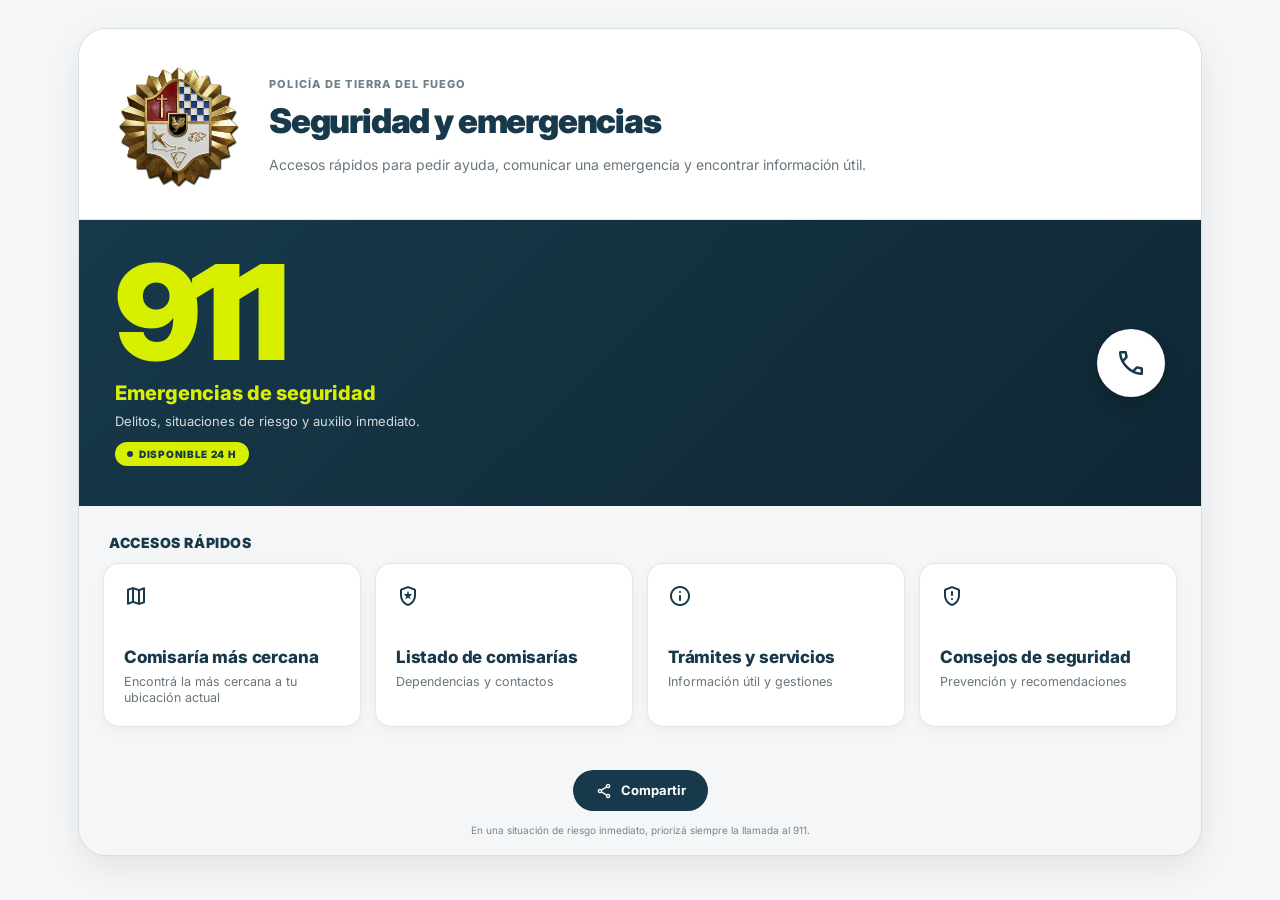
==== index.html @ ee2a9b06 "feat: add emergency interface styles, QR asset, and layout structure" ====
<!DOCTYPE html>
<html lang="es">

<head>
  <!-- Google tag (gtag.js) -->
  <script async src="https://www.googletagmanager.com/gtag/js?id=G-6JCQ4YMV0M"></script>
  <script>
    window.dataLayer = window.dataLayer || [];
    function gtag(){dataLayer.push(arguments);}
    gtag('js', new Date());
    gtag('config', 'G-6JCQ4YMV0M');
  </script>
  <meta charset="UTF-8">
  <meta name="viewport" content="width=device-width, initial-scale=1.0">
  <meta name="description"
    content="Panel de Seguridad y Emergencias de la Policía de Tierra del Fuego. Acceso rápido e información de emergencia 24hs.">
  <title>Seguridad y Emergencias - Policía de Tierra del Fuego</title>

  <!-- CSS Propio e Independiente -->
  <link rel="stylesheet" href="css/styles.css">
  <script src="js/pwa.js" defer></script>

  <!-- OneSignal Web Push SDK (DESHABILITADO: para reactivar, quitar este comentario y el de cierre más abajo)
  <script src="https://cdn.onesignal.com/sdks/web/v16/OneSignalSDK.page.js" defer></script>
  <script>
    window.OneSignalDeferred = window.OneSignalDeferred || [];
    OneSignalDeferred.push(async function(OneSignal) {
      await OneSignal.init({
        appId: "32b9d472-eacb-4035-aed8-5e584d42ac39",
        safari_web_id: "web.onesignal.auto.62a04992-e924-4258-8064-560c4d6dc347",
        notifyButton: {
          enable: true,
          text: {
            'tip.state.unsubscribed': 'Suscribite para recibir alertas',
            'tip.state.subscribed': 'Estás suscripto a las alertas',
            'tip.state.blocked': 'Bloqueaste las notificaciones',
            'message.prenotify': 'Click para suscribirte a las alertas',
            'message.action.subscribed': '¡Gracias por suscribirte!',
            'message.action.resubscribed': 'Estás suscripto a las alertas',
            'message.action.unsubscribed': 'No recibirás más alertas',
            'dialog.main.title': 'Administrar alertas',
            'dialog.main.button.subscribe': 'SUSCRIBIRME',
            'dialog.main.button.unsubscribe': 'DESUSCRIBIRME',
            'dialog.blocked.title': 'Desbloquear notificaciones',
            'dialog.blocked.message': 'Seguí estas instrucciones para permitir las notificaciones:'
          }
        },
        promptOptions: {
          slidedown: {
            prompts: [
              {
                type: "push",
                autoPrompt: false,
                text: {
                  actionMessage: "Policía de Tierra del Fuego: ¿querés recibir alertas y avisos de seguridad importantes?",
                  acceptButton: "Permitir",
                  cancelButton: "Más tarde"
                }
              }
            ]
          }
        },
      });

      // Sugerir suscripción automáticamente tras una breve pausa
      setTimeout(async function() {
        try {
          await OneSignal.Slidedown.promptPush();
        } catch (err) {
          console.debug("OneSignal promptPush error:", err);
        }
      }, 2500);
    });
  </script>
  FIN OneSignal -->
  <link rel="stylesheet" href="https://fonts.googleapis.com/css2?family=Material+Symbols+Rounded:opsz,wght,FILL,GRAD@24,400,1,0&display=swap">
</head>

<body>

  <!-- PANEL DE SEGURIDAD / EMERGENCIAS (Subpágina Modular) -->
  <section class="pdtf-safety" aria-label="Panel de seguridad y emergencias">
    <div class="pdtf-panel">

      <!-- Encabezado del Panel -->
      <header class="pdtf-header pdtf-header--home">
        <!-- Logo institucional (ubicado en carpeta de imágenes) -->
        <img src="images/Escudo oro.png" alt="Escudo Policía TDF" class="pdtf-header__logo">
        <p class="pdtf-kicker">Policía de Tierra del Fuego</p>
        <h1 class="pdtf-title">Seguridad y emergencias</h1>
        <p class="pdtf-intro">Accesos rápidos para pedir ayuda, comunicar una emergencia y encontrar información útil.
        </p>
      </header>

      <!-- Botón Principal 911 (Llamada telefónica directa) -->
      <!-- Botón Principal 911 (Llamada telefónica directa) -->
<a
  class="pdtf-911"
  href="tel:911"
  aria-label="Llamar al 911"
  onclick="try {
    if (typeof gtag === 'function') {
      gtag('event', 'clic_llamar_911', {
        boton: 'principal_911',
        transport_type: 'beacon'
      });
    }
  } catch (e) {}"
>
  <div>
    <span class="pdtf-911__number">911</span>
    <span class="pdtf-911__title">Emergencias de seguridad</span>
    <span class="pdtf-911__desc">
      Delitos, situaciones de riesgo y auxilio inmediato.
    </span>
    <span class="pdtf-911__badge">DISPONIBLE 24 H</span>
  </div>

  <span class="pdtf-911__call" title="Llamar al 911">
    <span class="material-symbols-rounded" aria-hidden="true">call</span>
  </span>
</a>

      <!-- Sección de Accesos Rápidos (Redirección a Subpáginas HTML) -->
      <section class="pdtf-tools">
        <h2 class="pdtf-section-title">Accesos rápidos</h2>
        <div class="pdtf-tool-grid">

          <!-- Botón 1: Comisaría más cercana -->
          <a class="pdtf-tool" href="mapa.html">
            <span class="material-symbols-rounded pdtf-tool__icon" aria-hidden="true">map</span>
            <span>
              <span class="pdtf-tool__title">Comisaría más cercana</span>
              <span class="pdtf-tool__desc">Encontrá la más cercana a tu ubicación actual</span>
            </span>
          </a>

          <!-- Botón 2: Listado de comisarías -->
          <a class="pdtf-tool" href="comisarias/comisarias.html">
            <span class="material-symbols-rounded pdtf-tool__icon" aria-hidden="true">local_police</span>
            <span>
              <span class="pdtf-tool__title">Listado de comisarías</span>
              <span class="pdtf-tool__desc">Dependencias y contactos</span>
            </span>
          </a>

          <!-- Botón 3: Trámites y servicios -->
          <a class="pdtf-tool" href="https://policia.tierradelfuego.gob.ar/tra-serv/">
            <span class="material-symbols-rounded pdtf-tool__icon" aria-hidden="true">info</span>
            <span>
              <span class="pdtf-tool__title">Trámites y servicios</span>
              <span class="pdtf-tool__desc">Información útil y gestiones</span>
            </span>
          </a>

          <!-- Botón 4: Consejos de seguridad -->
          <a class="pdtf-tool" href="consejos.html">
            <span class="material-symbols-rounded pdtf-tool__icon" aria-hidden="true">gpp_maybe</span>
            <span>
              <span class="pdtf-tool__title">Consejos de seguridad</span>
              <span class="pdtf-tool__desc">Prevención y recomendaciones</span>
            </span>
          </a>

        </div>
      </section>

      <!-- Pie de página del panel -->
      <footer class="pdtf-footer">
        <button type="button" id="pdtf-share-btn" class="pdtf-share-btn">
          <span class="material-symbols-rounded" aria-hidden="true">share</span>
          Compartir
        </button>
        <p>En una situación de riesgo inmediato, priorizá siempre la llamada al 911.</p>
      </footer>
    </div>
  </section>

  <!-- Modal de compartir (alternativa cuando no hay menú nativo) -->
  <div id="pdtf-share-modal" class="pdtf-share-modal" hidden>
    <div class="pdtf-share-modal__box" role="dialog" aria-modal="true" aria-label="Compartir">
      <h2 class="pdtf-share-modal__title">Compartir</h2>
      <div class="pdtf-share-modal__links">
        <a id="share-wa" target="_blank" rel="noopener">WhatsApp</a>
        <a id="share-tg" target="_blank" rel="noopener">Telegram</a>
        <a id="share-fb" target="_blank" rel="noopener">Facebook</a>
        <a id="share-x" target="_blank" rel="noopener">X</a>
        <a id="share-mail">Correo</a>
      </div>
      <div class="pdtf-share-modal__copy">
        <input id="share-url" type="text" readonly>
        <button type="button" id="share-copy">Copiar</button>
      </div>
      <button type="button" id="share-close" class="pdtf-share-modal__close">Cerrar</button>
    </div>
  </div>

  <script>
    (function () {
      var URL_SHARE = 'https://policiatierradelfuego.github.io/sos/';
      var TITLE = 'Seguridad y Emergencias - Policía de Tierra del Fuego';
      var TEXT = 'Panel de emergencias de la Policía de Tierra del Fuego: ';
      var btn = document.getElementById('pdtf-share-btn');
      var modal = document.getElementById('pdtf-share-modal');
      var input = document.getElementById('share-url');
      var copyBtn = document.getElementById('share-copy');
      var u = encodeURIComponent(URL_SHARE), t = encodeURIComponent(TEXT);

      document.getElementById('share-wa').href = 'https://wa.me/?text=' + t + u;
      document.getElementById('share-tg').href = 'https://t.me/share/url?url=' + u + '&text=' + t;
      document.getElementById('share-fb').href = 'https://www.facebook.com/sharer/sharer.php?u=' + u;
      document.getElementById('share-x').href = 'https://twitter.com/intent/tweet?url=' + u + '&text=' + t;
      document.getElementById('share-mail').href = 'mailto:?subject=' + encodeURIComponent(TITLE) + '&body=' + t + u;
      input.value = URL_SHARE;

      function track() {
        try { if (typeof gtag === 'function') gtag('event', 'share', { method: 'boton_compartir', content_type: 'pagina', item_id: URL_SHARE }); } catch (e) {}
      }
      function closeModal() { modal.hidden = true; }

      btn.addEventListener('click', function () {
        track();
        if (navigator.share) {
          navigator.share({ title: TITLE, text: TEXT, url: URL_SHARE }).catch(function () {});
        } else {
          modal.hidden = false;
        }
      });
      copyBtn.addEventListener('click', function () {
        function ok() { copyBtn.textContent = '¡Copiado!'; setTimeout(function () { copyBtn.textContent = 'Copiar'; }, 2000); }
        if (navigator.clipboard && window.isSecureContext) {
          navigator.clipboard.writeText(URL_SHARE).then(ok);
        } else {
          input.select();
          try { document.execCommand('copy'); ok(); } catch (e) {}
        }
      });
      document.getElementById('share-close').addEventListener('click', closeModal);
      modal.addEventListener('click', function (e) { if (e.target === modal) closeModal(); });
      document.addEventListener('keydown', function (e) { if (e.key === 'Escape') closeModal(); });
    })();
  </script>

  <!-- Script JS modular opcional -->
  <script src="js/main.js"></script>
</body>

</html>
---- css/styles.css ----
@import url('https://fonts.googleapis.com/css2?family=Inter:wght@400;500;600;700;800;900&display=swap');

:root {
  --pdtf-blue: #17394b;
  --pdtf-blue-dark: #0f2734;
  --pdtf-green: #047e1a;
  --pdtf-red: #f20d0d;
  --pdtf-yellow: #f2c90d;
  --pdtf-lime: #d8ef00;
  --pdtf-bg: #f4f6f7;
  --pdtf-card-bg: #fff;
  --pdtf-muted: #68767e;
  --pdtf-line: rgba(23, 57, 75, .12);
  --pdtf-shadow: 0 12px 34px rgba(0, 0, 0, .08);
  --pdtf-shadow-hover: 0 12px 28px rgba(23, 57, 75, .12);
  --pdtf-radius-lg: 24px;
  --pdtf-radius-md: 16px;
  --pdtf-transition: all .2s cubic-bezier(.4, 0, .2, 1)
}

* {
  box-sizing: border-box
}

html,
body {
  margin: 0;
  background: var(--pdtf-bg)
}

body {
  color: var(--pdtf-blue);
  font-family: Inter, -apple-system, BlinkMacSystemFont, "Segoe UI", sans-serif;
  -webkit-font-smoothing: antialiased
}

.pdtf-safety {
  width: 100%;
  max-width: 1180px;
  margin: auto;
  padding: 16px
}

.pdtf-panel {
  overflow: hidden;
  background: var(--pdtf-bg);
  border: 1px solid var(--pdtf-line);
  border-radius: var(--pdtf-radius-lg);
  box-shadow: var(--pdtf-shadow)
}

.pdtf-header {
  padding: 22px 18px 20px;
  background: #fff;
  border-bottom: 1px solid var(--pdtf-line)
}

.pdtf-header__brand {
  display: flex;
  align-items: center;
  gap: 12px;
  margin-bottom: 8px
}

.pdtf-header__logo {
  width: auto;
  height: 38px;
  object-fit: contain
}

.pdtf-kicker {
  margin: 0;
  color: #718088;
  font-size: 11px;
  font-weight: 800;
  letter-spacing: .11em;
  text-transform: uppercase
}

.pdtf-title {
  margin: 4px 0 0;
  color: var(--pdtf-blue);
  font-size: clamp(23px, 7vw, 34px);
  font-weight: 900;
  letter-spacing: -.035em;
  line-height: 1.04
}

.pdtf-intro {
  max-width: 650px;
  margin: 8px 0 0;
  color: var(--pdtf-muted);
  font-size: 13px;
  line-height: 1.45
}

/* Header de la portada: móvil = escudo x2 con kicker+título al lado, intro debajo */
.pdtf-header--home {
  display: grid;
  grid-template-columns: auto 1fr;
  column-gap: 14px;
  align-items: center
}

.pdtf-header--home .pdtf-header__logo {
  grid-row: 1 / 3;
  height: 76px
}

.pdtf-header--home .pdtf-kicker {
  align-self: end
}

.pdtf-header--home .pdtf-title {
  align-self: start
}

.pdtf-header--home .pdtf-intro {
  grid-column: 1 / -1;
  max-width: none
}

/* Escritorio: escudo grande a la izquierda; kicker, título e intro apilados a la derecha */
@media(min-width:700px) {
  .pdtf-header--home {
    column-gap: 26px
  }

  .pdtf-header--home .pdtf-header__logo {
    grid-row: 1 / 4;
    height: 130px
  }

  .pdtf-header--home .pdtf-kicker {
    align-self: end
  }

  .pdtf-header--home .pdtf-title {
    align-self: center
  }

  .pdtf-header--home .pdtf-intro {
    grid-column: 2;
    align-self: start;
    max-width: 650px
  }
}

.pdtf-back {
  display: inline-flex;
  align-items: center;
  gap: 8px;
  margin-bottom: 18px;
  padding: 10px 18px;
  border-radius: 999px;
  background: var(--pdtf-blue);
  color: #fff;
  font-size: 13px;
  font-weight: 800;
  line-height: 1;
  text-decoration: none;
  box-shadow: 0 4px 12px rgba(23, 57, 75, .28);
  transition: var(--pdtf-transition)
}

.pdtf-back:hover {
  background: var(--pdtf-blue-dark);
  color: var(--pdtf-lime);
  transform: translateY(-1px);
  box-shadow: 0 6px 16px rgba(23, 57, 75, .35)
}

.pdtf-back:active {
  transform: translateY(0)
}

.pdtf-back svg {
  width: 16px;
  height: 16px
}

.pdtf-911 {
  display: grid;
  grid-template-columns: 1fr auto;
  gap: 16px;
  align-items: center;
  padding: 24px 18px;
  background: linear-gradient(135deg, var(--pdtf-blue), var(--pdtf-blue-dark));
  color: #fff;
  text-decoration: none;
  transition: var(--pdtf-transition)
}

.pdtf-911:hover {
  background: linear-gradient(135deg, #1d465c, #123041)
}

.pdtf-911__number {
  display: block;
  font-size: clamp(76px, 23vw, 128px);
  font-weight: 900;
  letter-spacing: -.075em;
  line-height: .8;
  color: var(--pdtf-lime)
}

.pdtf-911__title {
  display: block;
  margin-top: 15px;
  font-size: 17px;
  font-weight: 800;
  color: var(--pdtf-lime)
}

.pdtf-911__desc {
  display: block;
  max-width: 580px;
  margin-top: 7px;
  color: rgba(255, 255, 255, .82);
  font-size: 12px;
  line-height: 1.45
}

.pdtf-911__badge {
  display: inline-flex;
  align-items: center;
  gap: 6px;
  margin-top: 12px;
  padding: 6px 12px;
  border-radius: 999px;
  background: var(--pdtf-lime);
  color: var(--pdtf-blue);
  font-size: 10px;
  font-weight: 900;
  letter-spacing: .07em
}

.pdtf-911__badge:before {
  width: 6px;
  height: 6px;
  border-radius: 50%;
  background: var(--pdtf-blue);
  content: ''
}

.pdtf-911__call {
  display: grid;
  width: 58px;
  height: 58px;
  place-items: center;
  border-radius: 50%;
  background: #fff;
  color: var(--pdtf-blue);
  box-shadow: 0 6px 18px rgba(0, 0, 0, .2);
  transition: var(--pdtf-transition)
}

.pdtf-911:hover .pdtf-911__call {
  background: var(--pdtf-lime);
  transform: scale(1.08)
}

.pdtf-911__call svg {
  width: 28px;
  height: 28px
}

.pdtf-emergency-grid {
  display: grid;
  grid-template-columns: repeat(3, minmax(0, 1fr));
  gap: 1px;
  background: var(--pdtf-line);
  border-bottom: 1px solid var(--pdtf-line)
}

.pdtf-emergency {
  display: flex;
  min-width: 0;
  min-height: 154px;
  flex-direction: column;
  justify-content: space-between;
  padding: 16px 10px 14px;
  color: #fff;
  text-decoration: none;
  transition: var(--pdtf-transition)
}

.pdtf-emergency--107 {
  background: var(--pdtf-green)
}

.pdtf-emergency--100 {
  background: var(--pdtf-red)
}

.pdtf-emergency--103 {
  background: var(--pdtf-yellow);
  color: #252525
}

.pdtf-emergency__icon {
  width: 28px;
  height: 28px;
  margin-bottom: 12px
}

.pdtf-emergency__number {
  display: block;
  font-size: clamp(34px, 11vw, 54px);
  font-weight: 900;
  letter-spacing: -.065em;
  line-height: .85
}

.pdtf-emergency__label {
  display: block;
  margin-top: 9px;
  font-size: 10px;
  font-weight: 800;
  line-height: 1.15;
  text-transform: uppercase
}

.pdtf-emergency__action {
  margin-top: 16px;
  font-size: 9px;
  font-weight: 800;
  letter-spacing: .03em;
  opacity: .9;
  text-transform: uppercase
}

.pdtf-tools,
.pdtf-page-content {
  padding: 18px 12px 12px
}

.pdtf-section-title {
  margin: 0 6px 12px;
  font-size: 14px;
  font-weight: 900;
  letter-spacing: .04em;
  text-transform: uppercase
}

.pdtf-tool-grid,
.pdtf-zone-grid,
.comisarias-grid {
  display: grid;
  grid-template-columns: 1fr;
  gap: 10px
}

.pdtf-tool,
.pdtf-zone-card,
.comisaria-card {
  border: 1px solid var(--pdtf-line);
  border-radius: var(--pdtf-radius-md);
  background: #fff;
  box-shadow: 0 4px 14px rgba(23, 57, 75, .04);
  transition: var(--pdtf-transition)
}

.pdtf-tool:hover,
.pdtf-zone-card:hover,
.comisaria-card:hover {
  border-color: rgba(23, 57, 75, .35);
  box-shadow: var(--pdtf-shadow-hover);
  transform: translateY(-3px)
}

.pdtf-tool {
  display: flex;
  min-height: 132px;
  flex-direction: column;
  justify-content: space-between;
  gap: 16px;
  padding: 16px 13px;
  color: var(--pdtf-blue);
  text-decoration: none
}

.pdtf-tool__icon {
  width: 35px;
  height: 35px
}

.pdtf-tool__title {
  display: block;
  font-size: 13px;
  font-weight: 800;
  line-height: 1.18
}

.pdtf-tool__desc {
  display: block;
  margin-top: 5px;
  color: var(--pdtf-muted);
  font-size: 10px;
  line-height: 1.3
}

.pdtf-footer {
  margin-top: 6px;
  padding: 15px 18px 18px;
  color: #77858c;
  font-size: 10px;
  line-height: 1.4;
  text-align: center
}

.pdtf-footer p {
  margin: 12px 0 0
}

.pdtf-share-btn {
  display: inline-flex;
  align-items: center;
  gap: 8px;
  padding: 11px 22px;
  border: 0;
  border-radius: 999px;
  background: var(--pdtf-blue);
  color: #fff;
  font: inherit;
  font-size: 13px;
  font-weight: 700;
  cursor: pointer;
  transition: transform .15s, opacity .15s
}

.pdtf-share-btn:hover { opacity: .9; transform: translateY(-1px) }
.pdtf-share-btn .material-symbols-rounded { font-size: 18px }

.pdtf-share-modal {
  position: fixed;
  inset: 0;
  z-index: 9999;
  display: flex;
  align-items: center;
  justify-content: center;
  padding: 18px;
  background: rgba(0, 0, 0, .55)
}

.pdtf-share-modal[hidden] { display: none }

.pdtf-share-modal__box {
  width: 100%;
  max-width: 360px;
  padding: 20px;
  border-radius: 18px;
  background: #fff;
  color: #1c2a33;
  font-size: 14px
}

.pdtf-share-modal__title { margin: 0 0 14px; font-size: 18px }

.pdtf-share-modal__links {
  display: grid;
  grid-template-columns: 1fr 1fr;
  gap: 8px
}

.pdtf-share-modal__links a {
  padding: 10px;
  border-radius: 10px;
  background: #eef2f5;
  color: inherit;
  font-weight: 600;
  text-align: center;
  text-decoration: none
}

.pdtf-share-modal__copy { display: flex; gap: 8px; margin-top: 14px }

.pdtf-share-modal__copy input {
  min-width: 0;
  flex: 1;
  padding: 10px;
  border: 1px solid #cdd6dc;
  border-radius: 10px;
  font: inherit;
  font-size: 12px
}

.pdtf-share-modal__copy button,
.pdtf-share-modal__close {
  padding: 10px 14px;
  border: 0;
  border-radius: 10px;
  background: var(--pdtf-blue);
  color: #fff;
  font: inherit;
  font-weight: 700;
  cursor: pointer
}

.pdtf-share-modal__close {
  width: 100%;
  margin-top: 12px;
  background: #eef2f5;
  color: #1c2a33
}

.pdtf-zone-card {
  display: flex;
  min-height: 150px;
  flex-direction: column;
  justify-content: space-between;
  gap: 18px;
  padding: 18px;
  color: var(--pdtf-blue);
  text-decoration: none
}

.pdtf-zone-card__icon {
  width: 38px;
  height: 38px
}

.pdtf-zone-card__name {
  display: block;
  font-size: clamp(28px, 8vw, 36px);
  font-weight: 900;
  line-height: 1;
  letter-spacing: -.04em
}

.pdtf-zone-card__city {
  display: block;
  margin-top: 8px;
  color: var(--pdtf-muted);
  font-size: 11px;
  font-weight: 700;
  letter-spacing: .12em;
  text-transform: uppercase
}

.pdtf-zone-card__action {
  align-self: flex-start;
  padding-top: 12px;
  border-top: 1px solid var(--pdtf-line);
  width: 100%;
  font-size: 11px;
  font-weight: 800;
  letter-spacing: .04em;
  text-transform: uppercase;
  display: flex;
  align-items: center;
  justify-content: space-between
}

.pdtf-zone-card__arrow {
  font-size: 30px;
  line-height: 1;
  font-weight: 700;
  transition: transform .2s ease
}

.pdtf-zone-card:hover .pdtf-zone-card__arrow {
  transform: translateX(6px)
}

.pdtf-navigation {
  display: flex;
  justify-content: center;
  padding: 22px 12px 6px
}

.pdtf-button {
  display: inline-flex;
  align-items: center;
  gap: 8px;
  padding: 10px 14px;
  border: 1px solid var(--pdtf-line);
  border-radius: 10px;
  background: #fff;
  color: var(--pdtf-blue);
  font-size: 12px;
  font-weight: 800;
  text-decoration: none;
  transition: var(--pdtf-transition)
}

.pdtf-button:hover {
  border-color: var(--pdtf-blue);
  background: var(--pdtf-blue);
  color: #fff
}

.pdtf-button svg {
  width: 17px;
  height: 17px
}

.loading-spinner {
  display: flex;
  min-height: 210px;
  flex-direction: column;
  align-items: center;
  justify-content: center;
  gap: 12px;
  color: var(--pdtf-muted);
  font-size: 13px
}

.loading-spinner.hidden {
  display: none
}

.spinner {
  width: 32px;
  height: 32px;
  border: 3px solid rgba(23, 57, 75, .15);
  border-top-color: var(--pdtf-blue);
  border-radius: 50%;
  animation: pdtf-spin .8s linear infinite
}

@keyframes pdtf-spin {
  to {
    transform: rotate(360deg)
  }
}

.comisaria-card {
  display: flex;
  overflow: hidden;
  flex-direction: column
}

.comisaria-img-wrapper {
  height: 150px;
  background: linear-gradient(135deg, var(--pdtf-blue), var(--pdtf-blue-dark))
}

.comisaria-img-wrapper img {
  width: 100%;
  height: 100%;
  object-fit: cover
}

.comisaria-info {
  display: flex;
  flex-grow: 1;
  flex-direction: column;
  padding: 18px
}

.comisaria-title {
  margin: 0 0 14px;
  font-size: 19px;
  font-weight: 900;
  letter-spacing: -.025em;
  line-height: 1.14
}

.comisaria-title .city-suffix {
  display: block;
  margin-top: 5px;
  color: var(--pdtf-muted);
  font-size: 12px;
  font-weight: 600;
  letter-spacing: 0
}

.comisaria-contact-list {
  display: grid;
  gap: 7px;
  margin: 0 0 18px;
  padding: 0;
  color: var(--pdtf-muted);
  font-size: 12px;
  font-weight: 600;
  line-height: 1.35;
  list-style: none
}

.comisaria-contact-list li {
  display: flex;
  gap: 7px
}

.comisaria-contact-list li:before {
  width: 5px;
  height: 5px;
  flex: none;
  margin-top: 5px;
  border-radius: 50%;
  background: var(--pdtf-blue);
  content: ''
}

.comisaria-actions {
  display: grid;
  grid-template-columns: repeat(3, 1fr);
  gap: 8px;
  margin-top: auto
}

.action-btn {
  display: inline-flex;
  align-items: center;
  justify-content: center;
  gap: 5px;
  min-height: 38px;
  padding: 8px 5px;
  border: 1px solid var(--pdtf-line);
  border-radius: 9px;
  background: var(--pdtf-bg);
  color: var(--pdtf-blue);
  font-size: 11px;
  font-weight: 800;
  text-decoration: none;
  transition: var(--pdtf-transition)
}

.action-btn:hover {
  border-color: var(--pdtf-blue);
  background: var(--pdtf-blue);
  color: #fff
}

.action-btn svg {
  width: 15px;
  height: 15px
}

.pdtf-empty,
.pdtf-placeholder {
  width: 100%;
  padding: 24px 18px;
  border: 1px dashed var(--pdtf-line);
  border-radius: var(--pdtf-radius-md);
  color: var(--pdtf-muted);
  font-size: 13px;
  line-height: 1.55;
  text-align: center
}

.pdtf-placeholder {
  background: rgba(255, 255, 255, .55);
  text-align: left
}

.pdtf-safety a:focus-visible {
  outline: 3px solid #6ba9c8;
  outline-offset: 3px
}

.pdtf-iframe-wrapper {
  width: 100%;
  height: 75vh;
  min-height: 520px;
  border-radius: var(--pdtf-radius-md);
  overflow: hidden;
  border: 1px solid var(--pdtf-line);
  background: #fff;
  box-shadow: 0 4px 14px rgba(23, 57, 75, .04)
}

.pdtf-iframe {
  width: 100%;
  height: 100%;
  border: none;
  display: block
}

.pdtf-iframe-fallback {
  margin-top: 12px;
  text-align: center;
  font-size: 12px;
  color: var(--pdtf-muted)
}

.pdtf-iframe-fallback a {
  color: var(--pdtf-blue);
  font-weight: 700;
  text-decoration: none
}

.pdtf-iframe-fallback a:hover {
  text-decoration: underline
}

@media(min-width:700px) {
  .pdtf-safety {
    padding: 22px
  }

  .pdtf-panel {
    border-radius: 28px
  }

  .pdtf-header {
    padding: 28px 28px 24px
  }

  .pdtf-intro {
    font-size: 14px
  }

  .pdtf-911 {
    padding: 34px 30px;
    gap: 30px
  }

  .pdtf-911__call {
    width: 68px;
    height: 68px
  }

  .pdtf-911__title {
    font-size: 20px
  }

  .pdtf-911__desc {
    font-size: 13px
  }

  .pdtf-emergency {
    min-height: 190px;
    padding: 22px
  }

  .pdtf-emergency__icon {
    width: 34px;
    height: 34px
  }

  .pdtf-emergency__label {
    font-size: 12px
  }

  .pdtf-emergency__action {
    font-size: 10px
  }

  .pdtf-tools,
  .pdtf-page-content {
    padding: 24px 20px 18px
  }

  .pdtf-tool-grid {
    grid-template-columns: repeat(2, minmax(0, 1fr));
    gap: 12px
  }

  .pdtf-zone-grid,
  .comisarias-grid {
    grid-template-columns: repeat(3, minmax(0, 1fr));
    gap: 12px
  }

  .pdtf-tool {
    min-height: 150px;
    padding: 18px
  }

  .pdtf-tool__title {
    font-size: 14px
  }

  .pdtf-tool__desc {
    font-size: 11px
  }

  .comisaria-img-wrapper {
    height: 170px
  }
}

@media(min-width:1024px) {
  .pdtf-safety {
    padding: 28px
  }

  .pdtf-header {
    padding: 32px 34px 28px
  }

  .pdtf-911 {
    padding: 40px 36px
  }

  .pdtf-911__number {
    font-size: 132px
  }

  .pdtf-emergency {
    min-height: 210px;
    padding: 26px
  }

  .pdtf-tools,
  .pdtf-page-content {
    padding: 28px 24px 22px
  }

  .pdtf-tool-grid {
    grid-template-columns: repeat(4, minmax(0, 1fr));
    gap: 14px
  }

  .pdtf-tool {
    min-height: 164px;
    padding: 20px
  }

  .pdtf-tool__icon {
    width: 40px;
    height: 40px
  }
}

@media(prefers-reduced-motion:reduce) {

  *,
  *:before,
  *:after {
    animation-duration: .01ms !important;
    transition-duration: .01ms !important
  }
}

/* ==========================================================================
   Componentes por página (centralizados desde bloques <style> inline)
   ========================================================================== */

/* --- consejos.html: tarjetas de consejos --- */
.tips-nav {
  display: flex;
  flex-wrap: wrap;
  gap: 8px;
  margin: 0 6px 20px
}

.tips-nav a {
  padding: 8px 12px;
  border: 1px solid var(--pdtf-line);
  border-radius: 999px;
  background: #fff;
  color: var(--pdtf-blue);
  font-size: 12px;
  font-weight: 800;
  text-decoration: none;
  transition: var(--pdtf-transition)
}

.tips-nav a:hover {
  background: var(--pdtf-blue);
  border-color: var(--pdtf-blue);
  color: #fff
}

.tips-list {
  display: grid;
  gap: 16px
}

.tips-card {
  scroll-margin-top: 16px;
  overflow: hidden;
  border: 1px solid var(--pdtf-line);
  border-radius: var(--pdtf-radius-md);
  background: #fff;
  box-shadow: 0 4px 14px rgba(23, 57, 75, .04)
}

.tips-card__head {
  padding: 20px 18px;
  background: linear-gradient(135deg, var(--pdtf-blue), var(--pdtf-blue-dark));
  color: #fff
}

.tips-card__eyebrow {
  margin: 0;
  color: rgba(255, 255, 255, .7);
  font-size: 10px;
  font-weight: 800;
  letter-spacing: .11em;
  text-transform: uppercase
}

.tips-card__title {
  margin: 6px 0 0;
  font-size: clamp(20px, 5vw, 26px);
  font-weight: 900;
  letter-spacing: -.03em;
  line-height: 1.1
}

.tips-card__badge {
  display: inline-block;
  margin-top: 12px;
  padding: 6px 12px;
  border-radius: 999px;
  background: var(--pdtf-lime);
  color: var(--pdtf-blue);
  font-size: 10px;
  font-weight: 900;
  letter-spacing: .07em
}

.tips-card__body {
  padding: 16px 14px 18px
}

.tips-card__intro {
  margin: 0 0 12px;
  color: #4d5a61;
  font-size: 12px;
  line-height: 1.5
}

.tips-steps {
  display: grid;
  grid-template-columns: 1fr;
  gap: 10px;
  margin: 0;
  padding: 0;
  list-style: none
}

.tips-step {
  display: flex;
  gap: 12px;
  padding: 14px;
  border: 1px solid var(--pdtf-line);
  border-radius: 12px;
  background: var(--pdtf-bg);
  transition: var(--pdtf-transition)
}

.tips-step:hover {
  border-color: rgba(23, 57, 75, .35);
  box-shadow: var(--pdtf-shadow-hover);
  transform: translateY(-2px)
}

.tips-step__num {
  display: grid;
  flex: none;
  width: 32px;
  height: 32px;
  place-items: center;
  border-radius: 50%;
  background: var(--pdtf-blue);
  color: #fff;
  font-size: 12px;
  font-weight: 900
}

.tips-step__title {
  display: block;
  font-size: 14px;
  font-weight: 800;
  line-height: 1.2
}

.tips-step__desc {
  display: block;
  margin-top: 4px;
  color: var(--pdtf-muted);
  font-size: 12px;
  line-height: 1.45
}

.tips-alert {
  margin-top: 14px;
  padding: 14px 16px;
  border-left: 5px solid var(--pdtf-yellow);
  border-radius: 12px;
  background: #fffbe6
}

.tips-alert__title {
  margin: 0 0 4px;
  font-size: 13px;
  font-weight: 900
}

.tips-alert__text {
  margin: 0;
  color: #4d5a61;
  font-size: 12px;
  line-height: 1.5
}

.tips-sources {
  margin-top: 16px;
  padding-top: 12px;
  border-top: 1px dashed var(--pdtf-line)
}

.tips-sources__title {
  margin: 0 0 8px;
  color: #718088;
  font-size: 10px;
  font-weight: 800;
  letter-spacing: .11em;
  text-transform: uppercase
}

.tips-sources__title--spaced {
  margin-top: 12px
}

.tips-sources ul {
  display: grid;
  gap: 6px;
  margin: 0;
  padding: 0;
  list-style: none
}

.tips-sources a {
  color: var(--pdtf-blue);
  font-size: 12px;
  font-weight: 700;
  text-decoration: none;
  word-break: break-word
}

.tips-sources a:hover {
  text-decoration: underline
}

.tips-sources a:after {
  content: ' \2197'
}

/* --- informacion-util.html: tarjeta de portal --- */
.portal-card {
  max-width: 600px;
  margin: 20px auto;
  padding: 32px 24px;
  border: 1px solid var(--pdtf-line);
  border-radius: var(--pdtf-radius-md);
  background: #fff;
  box-shadow: 0 4px 14px rgba(23, 57, 75, .04);
  text-align: center
}

.portal-card__icon {
  width: 56px;
  height: 56px;
  margin: 0 auto 16px;
  color: var(--pdtf-blue)
}

.portal-card__title {
  margin: 0 0 10px;
  color: var(--pdtf-blue);
  font-size: 22px;
  font-weight: 900
}

.portal-card__desc {
  margin: 0 0 24px;
  color: var(--pdtf-muted);
  font-size: 14px;
  line-height: 1.5
}

.portal-card__btn {
  display: inline-flex;
  align-items: center;
  gap: 10px;
  padding: 14px 28px;
  border-radius: 12px;
  background: var(--pdtf-blue);
  color: #fff;
  font-size: 15px;
  font-weight: 800;
  text-decoration: none;
  transition: var(--pdtf-transition)
}

.portal-card__btn:hover {
  background: var(--pdtf-blue-dark);
  transform: translateY(-2px)
}

/* --- mapa.html: estado GPS y comisaría más cercana --- */
.gps-status-card {
  display: flex;
  flex-wrap: wrap;
  align-items: center;
  justify-content: space-between;
  gap: 12px;
  margin-bottom: 18px;
  padding: 16px;
  border: 1px solid var(--pdtf-line);
  border-radius: var(--pdtf-radius-md);
  background: #fff
}

.gps-status-info {
  display: flex;
  align-items: center;
  gap: 12px
}

.gps-icon-wrapper {
  display: flex;
  flex-shrink: 0;
  align-items: center;
  justify-content: center;
  width: 44px;
  height: 44px;
  border-radius: 50%;
  background: rgba(23, 57, 75, .08);
  color: var(--pdtf-blue)
}

.gps-icon-wrapper.active {
  background: rgba(4, 126, 26, .12);
  color: var(--pdtf-green)
}

.gps-btn {
  display: inline-flex;
  align-items: center;
  gap: 6px;
  padding: 10px 16px;
  border: none;
  border-radius: 10px;
  background: var(--pdtf-blue);
  color: #fff;
  font-size: 13px;
  font-weight: 800;
  cursor: pointer;
  transition: var(--pdtf-transition)
}

.gps-btn:hover {
  background: var(--pdtf-blue-dark);
  transform: translateY(-1px)
}

.nearest-banner {
  display: none;
  margin-top: 18px;
  padding: 20px;
  border-radius: var(--pdtf-radius-md);
  background: linear-gradient(135deg, var(--pdtf-blue), var(--pdtf-blue-dark));
  box-shadow: var(--pdtf-shadow);
  color: #fff
}

.nearest-banner.active {
  display: block;
  animation: fadeIn .4s ease-in-out
}

.nearest-badge {
  display: inline-block;
  margin-bottom: 8px;
  padding: 4px 10px;
  border-radius: 999px;
  background: var(--pdtf-lime);
  color: var(--pdtf-blue);
  font-size: 11px;
  font-weight: 900;
  text-transform: uppercase
}

.nearest-title {
  margin: 0 0 6px;
  font-size: 20px;
  font-weight: 900
}

.nearest-dist {
  margin-bottom: 14px;
  color: rgba(255, 255, 255, .88);
  font-size: 14px
}

.nearest-actions {
  display: flex;
  flex-wrap: wrap;
  gap: 10px
}

.nearest-btn {
  display: inline-flex;
  align-items: center;
  gap: 6px;
  padding: 8px 14px;
  border-radius: 8px;
  background: #fff;
  color: var(--pdtf-blue);
  font-size: 12px;
  font-weight: 800;
  text-decoration: none;
  transition: var(--pdtf-transition)
}

.nearest-btn:hover {
  background: var(--pdtf-lime)
}

@keyframes fadeIn {
  from {
    opacity: 0;
    transform: translateY(8px)
  }

  to {
    opacity: 1;
    transform: translateY(0)
  }
}

@media(min-width:700px) {
  .tips-card__head {
    padding: 24px 26px
  }

  .tips-card__body {
    padding: 20px
  }

  .tips-steps {
    grid-template-columns: repeat(2, minmax(0, 1fr));
    gap: 12px
  }
}

.gps-actions {
  display: flex;
  flex-wrap: wrap;
  gap: 8px
}

.gps-btn:not(.gps-btn--active) {
  background: #fff;
  color: var(--pdtf-blue);
  box-shadow: inset 0 0 0 1px var(--pdtf-line)
}

.gps-btn:not(.gps-btn--active):hover {
  background: var(--pdtf-blue);
  color: #fff
}
/* ===== Material Symbols (Google Fonts) ===== */
.material-symbols-rounded {
  font-family: 'Material Symbols Rounded';
  font-weight: 400;
  font-style: normal;
  font-size: 24px;
  line-height: 1;
  letter-spacing: normal;
  text-transform: none;
  display: inline-block;
  white-space: nowrap;
  direction: ltr;
  flex-shrink: 0;
  user-select: none;
  -webkit-font-smoothing: antialiased
}

.pdtf-tool__icon,
.pdtf-zone-card__icon {
  font-size: 40px
}

.pdtf-911__call .material-symbols-rounded {
  font-size: 32px
}

.portal-card__icon {
  font-size: 52px
}

.gps-icon-wrapper .material-symbols-rounded {
  font-size: 26px
}

.gps-btn .material-symbols-rounded,
.nearest-btn .material-symbols-rounded {
  font-size: 18px
}

.action-btn .material-symbols-rounded {
  font-size: 20px
}

/* ===== Mapa: acciones principales (protagonismo moderado, sin competir con 911 ni "Volver") ===== */
.gps-actions {
  display: grid;
  grid-template-columns: 1fr 1fr;
  gap: 8px;
  width: 100%;
  margin-top: 2px
}

.gps-actions .gps-btn {
  justify-content: center;
  gap: 8px;
  min-height: 48px;
  padding: 8px 12px;
  border-radius: 12px;
  font-size: 12.5px;
  font-weight: 700;
  line-height: 1.15;
  text-align: left
}

.gps-actions .gps-btn .material-symbols-rounded {
  font-size: 22px
}

.gps-actions .gps-btn:not(.gps-btn--active) {
  box-shadow: inset 0 0 0 1.5px rgba(23, 57, 75, .35)
}
/* ===== Accesos rápidos (index): textos más grandes y consistentes, máx. 2 líneas ===== */
.pdtf-tool__title,
.pdtf-tool__desc {
  display: -webkit-box;
  -webkit-box-orient: vertical;
  -webkit-line-clamp: 2;
  line-clamp: 2;
  overflow: hidden
}

.pdtf-tool__title {
  font-size: 18px;
  line-height: 1.15;
  letter-spacing: -.01em
}

.pdtf-tool__desc {
  margin-top: 6px;
  font-size: 12.5px;
  line-height: 1.3
}

@media(min-width:700px) {
  .pdtf-tool__title { font-size: 19px }
  .pdtf-tool__desc { font-size: 13px }
}

@media(min-width:1024px) {
  .pdtf-tool__title { font-size: 17px }
  .pdtf-tool__desc { font-size: 12.5px }
}

/* Alinea títulos en la misma línea: todas las descripciones reservan 2 líneas */
.pdtf-tool__desc {
  min-height: calc(2 * 1.3em)
}
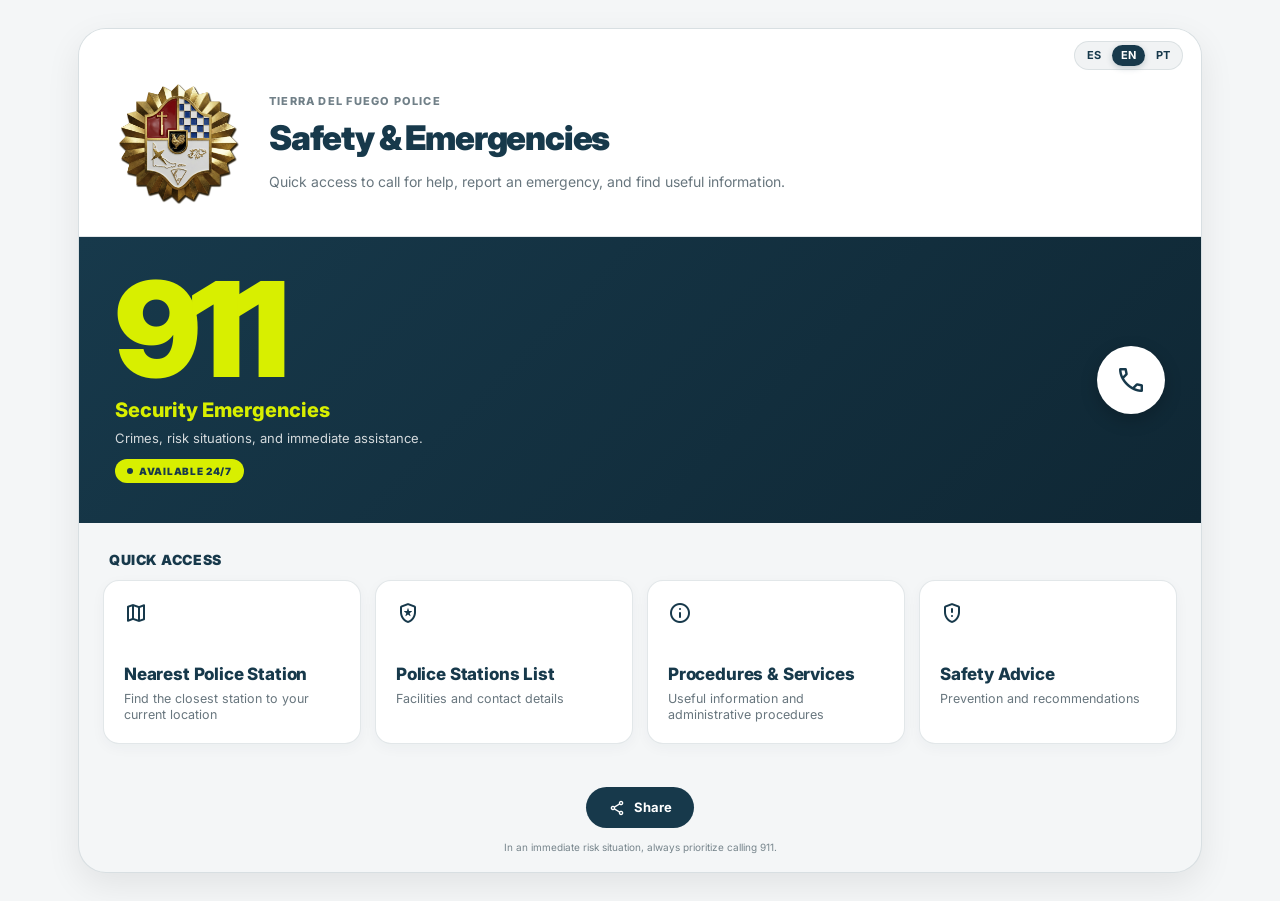
==== commit 8b8d4632: "feat: add police stations pages, interactive maps, PWA support, and internationalization (i18n)" ====
--- a/index.html
+++ b/index.html
@@ -18,6 +18,7 @@
 
   <!-- CSS Propio e Independiente -->
   <link rel="stylesheet" href="css/styles.css">
+  <script src="js/i18n.js"></script>
   <script src="js/pwa.js" defer></script>
 
   <!-- OneSignal Web Push SDK (DESHABILITADO: para reactivar, quitar este comentario y el de cierre más abajo)
@@ -82,22 +83,31 @@
   <section class="pdtf-safety" aria-label="Panel de seguridad y emergencias">
     <div class="pdtf-panel">
 
+      <!-- Selector de Idiomas -->
+      <div class="pdtf-topbar">
+        <div class="pdtf-lang-selector" role="group" aria-label="Seleccionar idioma / Select language">
+          <button type="button" class="pdtf-lang-btn is-active" data-lang="es" aria-label="Español">ES</button>
+          <button type="button" class="pdtf-lang-btn" data-lang="en" aria-label="English">EN</button>
+          <button type="button" class="pdtf-lang-btn" data-lang="pt" aria-label="Português">PT</button>
+        </div>
+      </div>
+
       <!-- Encabezado del Panel -->
       <header class="pdtf-header pdtf-header--home">
         <!-- Logo institucional (ubicado en carpeta de imágenes) -->
         <img src="images/Escudo oro.png" alt="Escudo Policía TDF" class="pdtf-header__logo">
-        <p class="pdtf-kicker">Policía de Tierra del Fuego</p>
-        <h1 class="pdtf-title">Seguridad y emergencias</h1>
-        <p class="pdtf-intro">Accesos rápidos para pedir ayuda, comunicar una emergencia y encontrar información útil.
+        <p class="pdtf-kicker" data-i18n="kicker">Policía de Tierra del Fuego</p>
+        <h1 class="pdtf-title" data-i18n="home_title">Seguridad y emergencias</h1>
+        <p class="pdtf-intro" data-i18n="home_intro">Accesos rápidos para pedir ayuda, comunicar una emergencia y encontrar información útil.
         </p>
       </header>
 
-      <!-- Botón Principal 911 (Llamada telefónica directa) -->
       <!-- Botón Principal 911 (Llamada telefónica directa) -->
 <a
   class="pdtf-911"
   href="tel:911"
   aria-label="Llamar al 911"
+  data-i18n-attr="aria-label:call_911_aria"
   onclick="try {
     if (typeof gtag === 'function') {
       gtag('event', 'clic_llamar_911', {
@@ -109,29 +119,29 @@
 >
   <div>
     <span class="pdtf-911__number">911</span>
-    <span class="pdtf-911__title">Emergencias de seguridad</span>
-    <span class="pdtf-911__desc">
+    <span class="pdtf-911__title" data-i18n="emergency_title">Emergencias de seguridad</span>
+    <span class="pdtf-911__desc" data-i18n="emergency_desc">
       Delitos, situaciones de riesgo y auxilio inmediato.
     </span>
-    <span class="pdtf-911__badge">DISPONIBLE 24 H</span>
+    <span class="pdtf-911__badge" data-i18n="emergency_badge">DISPONIBLE 24 H</span>
   </div>
 
-  <span class="pdtf-911__call" title="Llamar al 911">
+  <span class="pdtf-911__call" title="Llamar al 911" data-i18n-attr="title:call_911_aria">
     <span class="material-symbols-rounded" aria-hidden="true">call</span>
   </span>
 </a>
 
       <!-- Sección de Accesos Rápidos (Redirección a Subpáginas HTML) -->
       <section class="pdtf-tools">
-        <h2 class="pdtf-section-title">Accesos rápidos</h2>
+        <h2 class="pdtf-section-title" data-i18n="quick_access_title">Accesos rápidos</h2>
         <div class="pdtf-tool-grid">
 
           <!-- Botón 1: Comisaría más cercana -->
           <a class="pdtf-tool" href="mapa.html">
             <span class="material-symbols-rounded pdtf-tool__icon" aria-hidden="true">map</span>
             <span>
-              <span class="pdtf-tool__title">Comisaría más cercana</span>
-              <span class="pdtf-tool__desc">Encontrá la más cercana a tu ubicación actual</span>
+              <span class="pdtf-tool__title" data-i18n="tool_nearest_title">Comisaría más cercana</span>
+              <span class="pdtf-tool__desc" data-i18n="tool_nearest_desc">Encontrá la más cercana a tu ubicación actual</span>
             </span>
           </a>
 
@@ -139,8 +149,8 @@
           <a class="pdtf-tool" href="comisarias/comisarias.html">
             <span class="material-symbols-rounded pdtf-tool__icon" aria-hidden="true">local_police</span>
             <span>
-              <span class="pdtf-tool__title">Listado de comisarías</span>
-              <span class="pdtf-tool__desc">Dependencias y contactos</span>
+              <span class="pdtf-tool__title" data-i18n="tool_stations_title">Listado de comisarías</span>
+              <span class="pdtf-tool__desc" data-i18n="tool_stations_desc">Dependencias y contactos</span>
             </span>
           </a>
 
@@ -148,8 +158,8 @@
           <a class="pdtf-tool" href="https://policia.tierradelfuego.gob.ar/tra-serv/">
             <span class="material-symbols-rounded pdtf-tool__icon" aria-hidden="true">info</span>
             <span>
-              <span class="pdtf-tool__title">Trámites y servicios</span>
-              <span class="pdtf-tool__desc">Información útil y gestiones</span>
+              <span class="pdtf-tool__title" data-i18n="tool_services_title">Trámites y servicios</span>
+              <span class="pdtf-tool__desc" data-i18n="tool_services_desc">Información útil y gestiones</span>
             </span>
           </a>
 
@@ -157,8 +167,8 @@
           <a class="pdtf-tool" href="consejos.html">
             <span class="material-symbols-rounded pdtf-tool__icon" aria-hidden="true">gpp_maybe</span>
             <span>
-              <span class="pdtf-tool__title">Consejos de seguridad</span>
-              <span class="pdtf-tool__desc">Prevención y recomendaciones</span>
+              <span class="pdtf-tool__title" data-i18n="tool_safety_title">Consejos de seguridad</span>
+              <span class="pdtf-tool__desc" data-i18n="tool_safety_desc">Prevención y recomendaciones</span>
             </span>
           </a>
 
@@ -169,49 +179,57 @@
       <footer class="pdtf-footer">
         <button type="button" id="pdtf-share-btn" class="pdtf-share-btn">
           <span class="material-symbols-rounded" aria-hidden="true">share</span>
-          Compartir
+          <span data-i18n="share_btn">Compartir</span>
         </button>
-        <p>En una situación de riesgo inmediato, priorizá siempre la llamada al 911.</p>
+        <p data-i18n="footer_home">En una situación de riesgo inmediato, priorizá siempre la llamada al 911.</p>
       </footer>
     </div>
   </section>
 
   <!-- Modal de compartir (alternativa cuando no hay menú nativo) -->
   <div id="pdtf-share-modal" class="pdtf-share-modal" hidden>
-    <div class="pdtf-share-modal__box" role="dialog" aria-modal="true" aria-label="Compartir">
-      <h2 class="pdtf-share-modal__title">Compartir</h2>
+    <div class="pdtf-share-modal__box" role="dialog" aria-modal="true" aria-label="Compartir" data-i18n-attr="aria-label:share_modal_title">
+      <h2 class="pdtf-share-modal__title" data-i18n="share_modal_title">Compartir</h2>
       <div class="pdtf-share-modal__links">
         <a id="share-wa" target="_blank" rel="noopener">WhatsApp</a>
         <a id="share-tg" target="_blank" rel="noopener">Telegram</a>
         <a id="share-fb" target="_blank" rel="noopener">Facebook</a>
         <a id="share-x" target="_blank" rel="noopener">X</a>
-        <a id="share-mail">Correo</a>
+        <a id="share-mail" data-i18n="share_mail">Correo</a>
       </div>
       <div class="pdtf-share-modal__copy">
         <input id="share-url" type="text" readonly>
-        <button type="button" id="share-copy">Copiar</button>
+        <button type="button" id="share-copy" data-i18n="share_copy">Copiar</button>
       </div>
-      <button type="button" id="share-close" class="pdtf-share-modal__close">Cerrar</button>
+      <button type="button" id="share-close" class="pdtf-share-modal__close" data-i18n="share_close">Cerrar</button>
     </div>
   </div>
 
   <script>
     (function () {
       var URL_SHARE = 'https://policiatierradelfuego.github.io/sos/';
-      var TITLE = 'Seguridad y Emergencias - Policía de Tierra del Fuego';
-      var TEXT = 'Panel de emergencias de la Policía de Tierra del Fuego: ';
       var btn = document.getElementById('pdtf-share-btn');
       var modal = document.getElementById('pdtf-share-modal');
       var input = document.getElementById('share-url');
       var copyBtn = document.getElementById('share-copy');
-      var u = encodeURIComponent(URL_SHARE), t = encodeURIComponent(TEXT);
-
-      document.getElementById('share-wa').href = 'https://wa.me/?text=' + t + u;
-      document.getElementById('share-tg').href = 'https://t.me/share/url?url=' + u + '&text=' + t;
-      document.getElementById('share-fb').href = 'https://www.facebook.com/sharer/sharer.php?u=' + u;
-      document.getElementById('share-x').href = 'https://twitter.com/intent/tweet?url=' + u + '&text=' + t;
-      document.getElementById('share-mail').href = 'mailto:?subject=' + encodeURIComponent(TITLE) + '&body=' + t + u;
+
       input.value = URL_SHARE;
+
+      function updateShareLinks() {
+        var t = window.PDTF_i18n ? window.PDTF_i18n.t('share_msg_text') : 'Panel de emergencias de la Policía de Tierra del Fuego: ';
+        var title = window.PDTF_i18n ? window.PDTF_i18n.t('page_title_home') : 'Seguridad y Emergencias - Policía de Tierra del Fuego';
+        var encUrl = encodeURIComponent(URL_SHARE);
+        var encText = encodeURIComponent(t);
+
+        document.getElementById('share-wa').href = 'https://wa.me/?text=' + encText + encUrl;
+        document.getElementById('share-tg').href = 'https://t.me/share/url?url=' + encUrl + '&text=' + encText;
+        document.getElementById('share-fb').href = 'https://www.facebook.com/sharer/sharer.php?u=' + encUrl;
+        document.getElementById('share-x').href = 'https://twitter.com/intent/tweet?url=' + encUrl + '&text=' + encText;
+        document.getElementById('share-mail').href = 'mailto:?subject=' + encodeURIComponent(title) + '&body=' + encText + encUrl;
+      }
+
+      updateShareLinks();
+      window.addEventListener('pdtf:languagechange', updateShareLinks);
 
       function track() {
         try { if (typeof gtag === 'function') gtag('event', 'share', { method: 'boton_compartir', content_type: 'pagina', item_id: URL_SHARE }); } catch (e) {}
@@ -220,14 +238,22 @@
 
       btn.addEventListener('click', function () {
         track();
+        var title = window.PDTF_i18n ? window.PDTF_i18n.t('page_title_home') : 'Seguridad y Emergencias';
+        var text = window.PDTF_i18n ? window.PDTF_i18n.t('share_msg_text') : '';
         if (navigator.share) {
-          navigator.share({ title: TITLE, text: TEXT, url: URL_SHARE }).catch(function () {});
+          navigator.share({ title: title, text: text, url: URL_SHARE }).catch(function () {});
         } else {
           modal.hidden = false;
         }
       });
+
       copyBtn.addEventListener('click', function () {
-        function ok() { copyBtn.textContent = '¡Copiado!'; setTimeout(function () { copyBtn.textContent = 'Copiar'; }, 2000); }
+        function ok() {
+          var copiedTxt = window.PDTF_i18n ? window.PDTF_i18n.t('share_copied') : '¡Copiado!';
+          var copyTxt = window.PDTF_i18n ? window.PDTF_i18n.t('share_copy') : 'Copiar';
+          copyBtn.textContent = copiedTxt;
+          setTimeout(function () { copyBtn.textContent = copyTxt; }, 2000);
+        }
         if (navigator.clipboard && window.isSecureContext) {
           navigator.clipboard.writeText(URL_SHARE).then(ok);
         } else {
--- a/css/styles.css
+++ b/css/styles.css
@@ -400,6 +400,61 @@
   line-height: 1.3
 }
 
+/* Selector de Idiomas i18n */
+.pdtf-topbar {
+  display: flex;
+  justify-content: flex-end;
+  align-items: center;
+  padding: 12px 18px 0;
+  background: #fff;
+}
+
+.pdtf-topbar + .pdtf-header {
+  padding-top: 8px;
+}
+
+.pdtf-lang-selector {
+  display: inline-flex;
+  align-items: center;
+  background: rgba(23, 57, 75, 0.06);
+  border: 1px solid rgba(23, 57, 75, 0.1);
+  border-radius: 999px;
+  padding: 3px;
+  gap: 2px;
+}
+
+.pdtf-lang-btn {
+  display: inline-flex;
+  align-items: center;
+  gap: 4px;
+  border: 0;
+  background: transparent;
+  color: var(--pdtf-blue);
+  padding: 5px 9px;
+  border-radius: 999px;
+  font-family: inherit;
+  font-size: 11px;
+  font-weight: 700;
+  cursor: pointer;
+  transition: all .18s ease;
+  line-height: 1;
+}
+
+.pdtf-lang-btn:hover {
+  background: rgba(23, 57, 75, 0.08);
+}
+
+.pdtf-lang-btn.is-active {
+  background: var(--pdtf-blue);
+  color: #fff;
+  box-shadow: 0 2px 6px rgba(23, 57, 75, 0.22);
+}
+
+.pdtf-lang-btn .pdtf-lang-flag {
+  font-size: 13px;
+  line-height: 1;
+}
+
 .pdtf-footer {
   margin-top: 6px;
   padding: 15px 18px 18px;
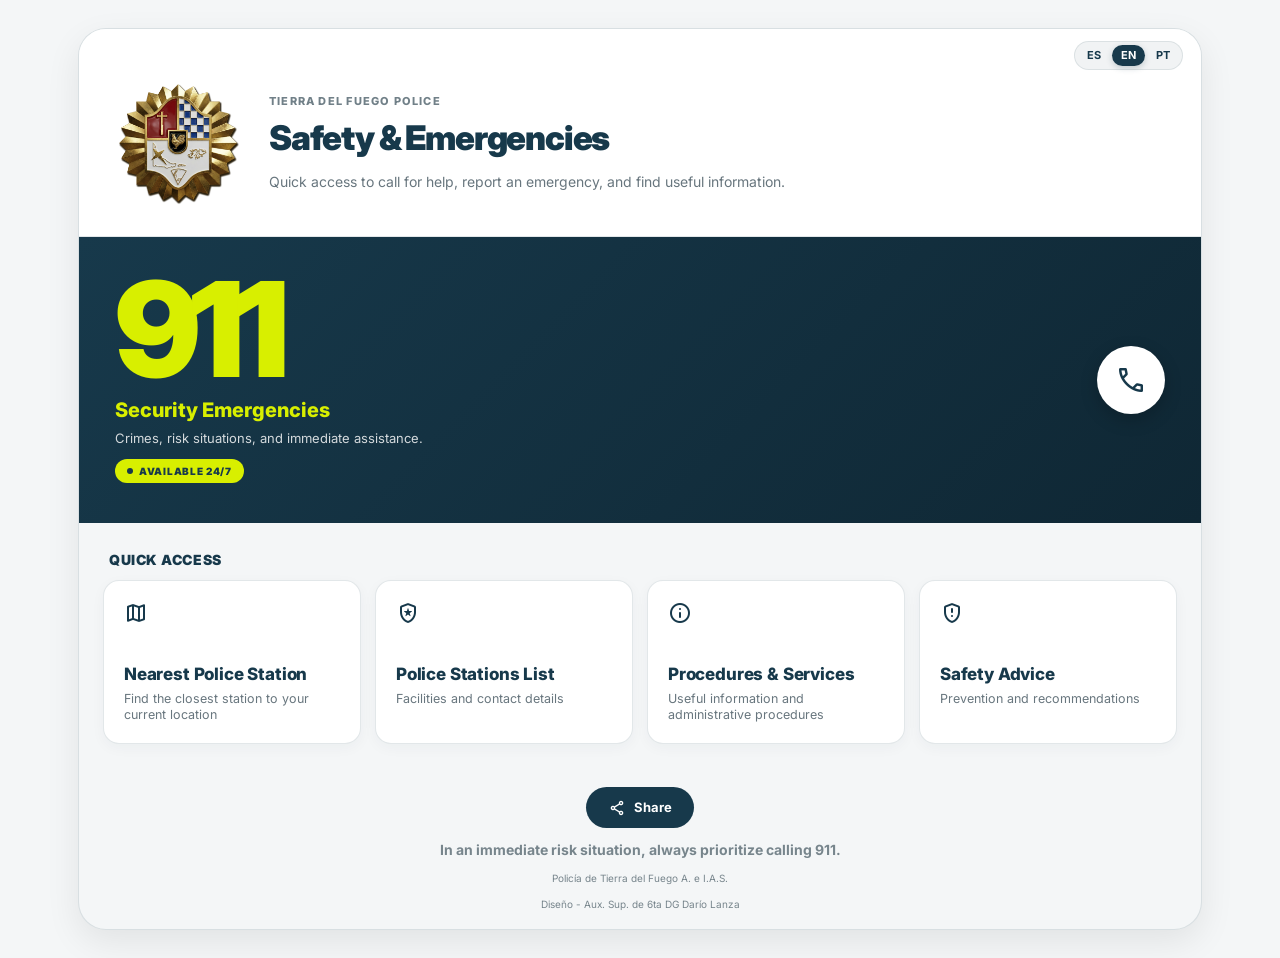
==== commit 3ce39add: "refactor: update footer branding and author information across all views" ====
--- a/index.html
+++ b/index.html
@@ -182,6 +182,8 @@
           <span data-i18n="share_btn">Compartir</span>
         </button>
         <p data-i18n="footer_home">En una situación de riesgo inmediato, priorizá siempre la llamada al 911.</p>
+        <p>Policía de Tierra del Fuego A. e I.A.S.</p>
+        <p>Diseño - Aux. Sup. de 6ta DG Darío Lanza</p>
       </footer>
     </div>
   </section>
--- a/css/styles.css
+++ b/css/styles.css
@@ -468,6 +468,12 @@
   margin: 12px 0 0
 }
 
+.pdtf-footer p[data-i18n="footer_home"] {
+  font-size: 14px;
+  font-weight: 700;
+  line-height: 1.4;
+}
+
 .pdtf-share-btn {
   display: inline-flex;
   align-items: center;
@@ -1443,7 +1449,7 @@
 
 .action-btn .material-symbols-rounded {
   font-size: 20px
-}
+}
 
 /* ===== Mapa: acciones principales (protagonismo moderado, sin competir con 911 ni "Volver") ===== */
 .gps-actions {
@@ -1503,9 +1509,9 @@
 @media(min-width:1024px) {
   .pdtf-tool__title { font-size: 17px }
   .pdtf-tool__desc { font-size: 12.5px }
-}
+}
 
 /* Alinea títulos en la misma línea: todas las descripciones reservan 2 líneas */
 .pdtf-tool__desc {
   min-height: calc(2 * 1.3em)
-}
+}
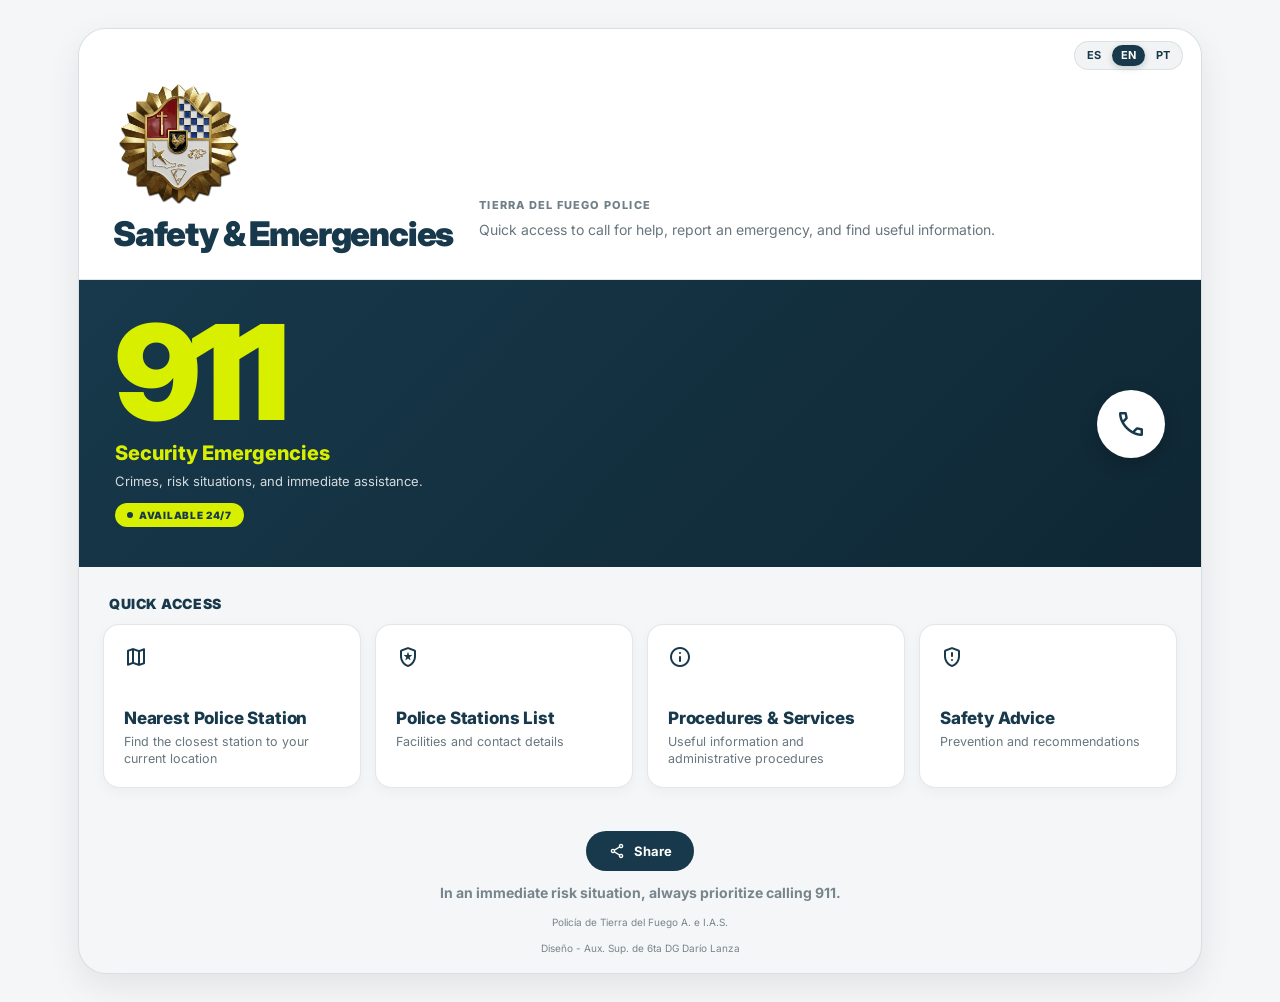
==== commit 7cbe6632: "URL en escudo" ====
--- a/index.html
+++ b/index.html
@@ -95,7 +95,9 @@
       <!-- Encabezado del Panel -->
       <header class="pdtf-header pdtf-header--home">
         <!-- Logo institucional (ubicado en carpeta de imágenes) -->
-        <img src="images/Escudo oro.png" alt="Escudo Policía TDF" class="pdtf-header__logo">
+        <a href="https://policia.tierradelfuego.gob.ar" aria-label="Sitio web de la Policía de Tierra del Fuego">
+          <img src="images/Escudo oro.png" alt="Escudo Policía TDF" class="pdtf-header__logo">
+        </a>
         <p class="pdtf-kicker" data-i18n="kicker">Policía de Tierra del Fuego</p>
         <h1 class="pdtf-title" data-i18n="home_title">Seguridad y emergencias</h1>
         <p class="pdtf-intro" data-i18n="home_intro">Accesos rápidos para pedir ayuda, comunicar una emergencia y encontrar información útil.
@@ -273,4 +275,4 @@
   <script src="js/main.js"></script>
 </body>
 
-</html>+</html>
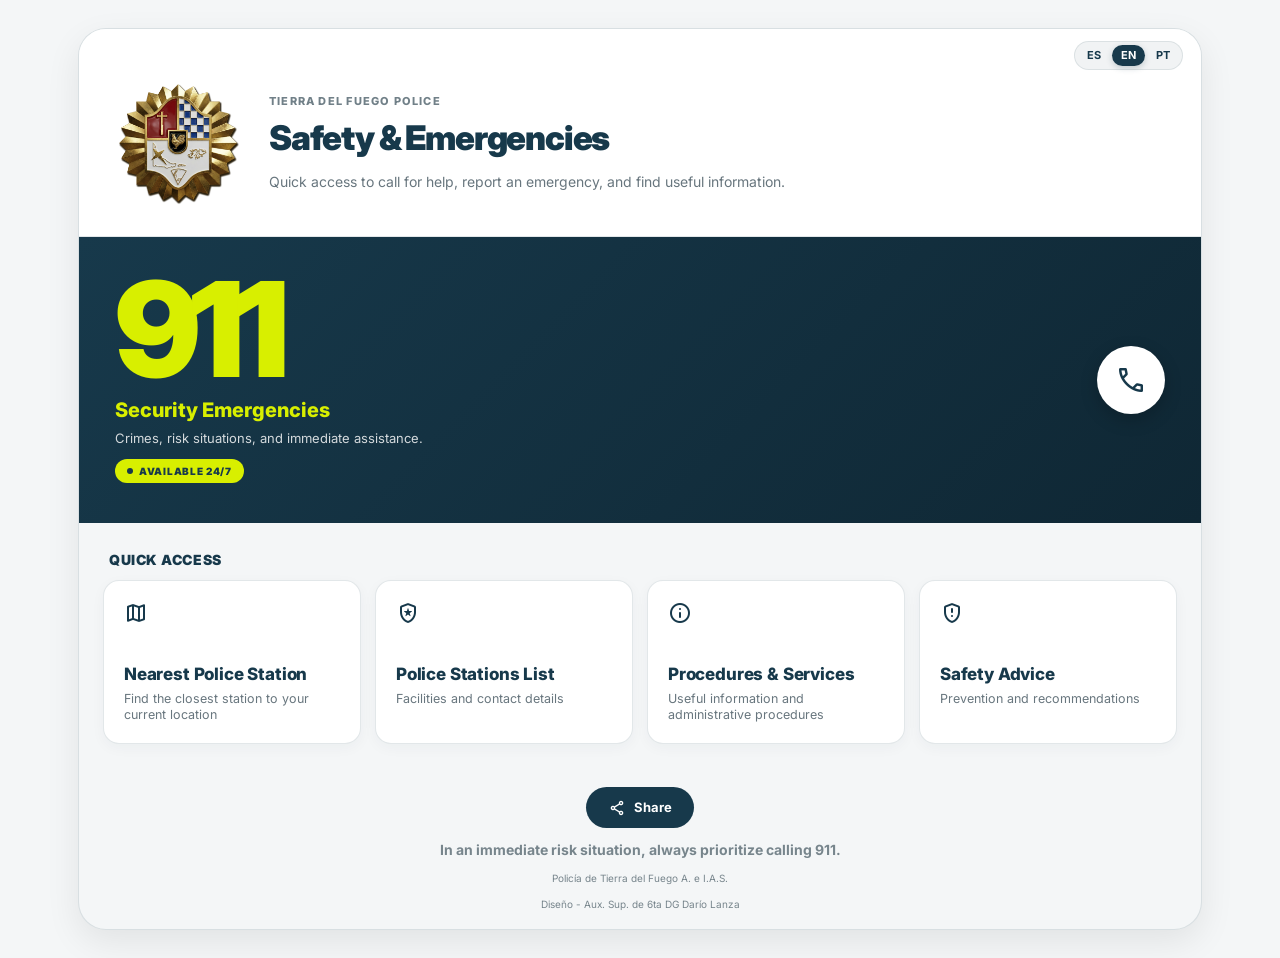
==== commit 9d7b9c79: "fix: update URL for tramites y servicios link" ====
--- a/index.html
+++ b/index.html
@@ -157,7 +157,7 @@
           </a>
 
           <!-- Botón 3: Trámites y servicios -->
-          <a class="pdtf-tool" href="https://policia.tierradelfuego.gob.ar/tra-serv/">
+          <a class="pdtf-tool" href="https://policia.tierradelfuego.gob.ar/tramites_y_servicios/">
             <span class="material-symbols-rounded pdtf-tool__icon" aria-hidden="true">info</span>
             <span>
               <span class="pdtf-tool__title" data-i18n="tool_services_title">Trámites y servicios</span>
--- a/css/styles.css
+++ b/css/styles.css
@@ -94,17 +94,22 @@
   line-height: 1.45
 }
 
-/* Header de la portada: móvil = escudo x2 con kicker+título al lado, intro debajo */
+/* Header de la portada: escudo a la izquierda, kicker + título + intro apilados a la derecha */
 .pdtf-header--home {
   display: grid;
   grid-template-columns: auto 1fr;
-  column-gap: 14px;
+  column-gap: 18px;
   align-items: center
 }
 
+.pdtf-header--home > a {
+  grid-row: 1 / 4;
+  display: inline-flex;
+  align-items: center
+}
+
 .pdtf-header--home .pdtf-header__logo {
-  grid-row: 1 / 3;
-  height: 76px
+  height: 88px
 }
 
 .pdtf-header--home .pdtf-kicker {
@@ -112,12 +117,29 @@
 }
 
 .pdtf-header--home .pdtf-title {
-  align-self: start
+  align-self: center
 }
 
 .pdtf-header--home .pdtf-intro {
-  grid-column: 1 / -1;
+  grid-column: 2;
+  align-self: start;
   max-width: none
+}
+
+@media (max-width: 600px) {
+  .pdtf-header--home {
+    grid-template-columns: auto minmax(0, 1fr);
+    column-gap: 14px
+  }
+
+  .pdtf-header--home .pdtf-header__logo {
+    height: clamp(92px, 24vw, 112px);
+    max-width: 100%
+  }
+
+  .pdtf-header--home .pdtf-title {
+    font-size: clamp(19px, 5.2vw, 24px)
+  }
 }
 
 /* Escritorio: escudo grande a la izquierda; kicker, título e intro apilados a la derecha */
@@ -1449,7 +1471,7 @@
 
 .action-btn .material-symbols-rounded {
   font-size: 20px
-}
+}
 
 /* ===== Mapa: acciones principales (protagonismo moderado, sin competir con 911 ni "Volver") ===== */
 .gps-actions {
@@ -1509,9 +1531,9 @@
 @media(min-width:1024px) {
   .pdtf-tool__title { font-size: 17px }
   .pdtf-tool__desc { font-size: 12.5px }
-}
+}
 
 /* Alinea títulos en la misma línea: todas las descripciones reservan 2 líneas */
 .pdtf-tool__desc {
   min-height: calc(2 * 1.3em)
-}
+}
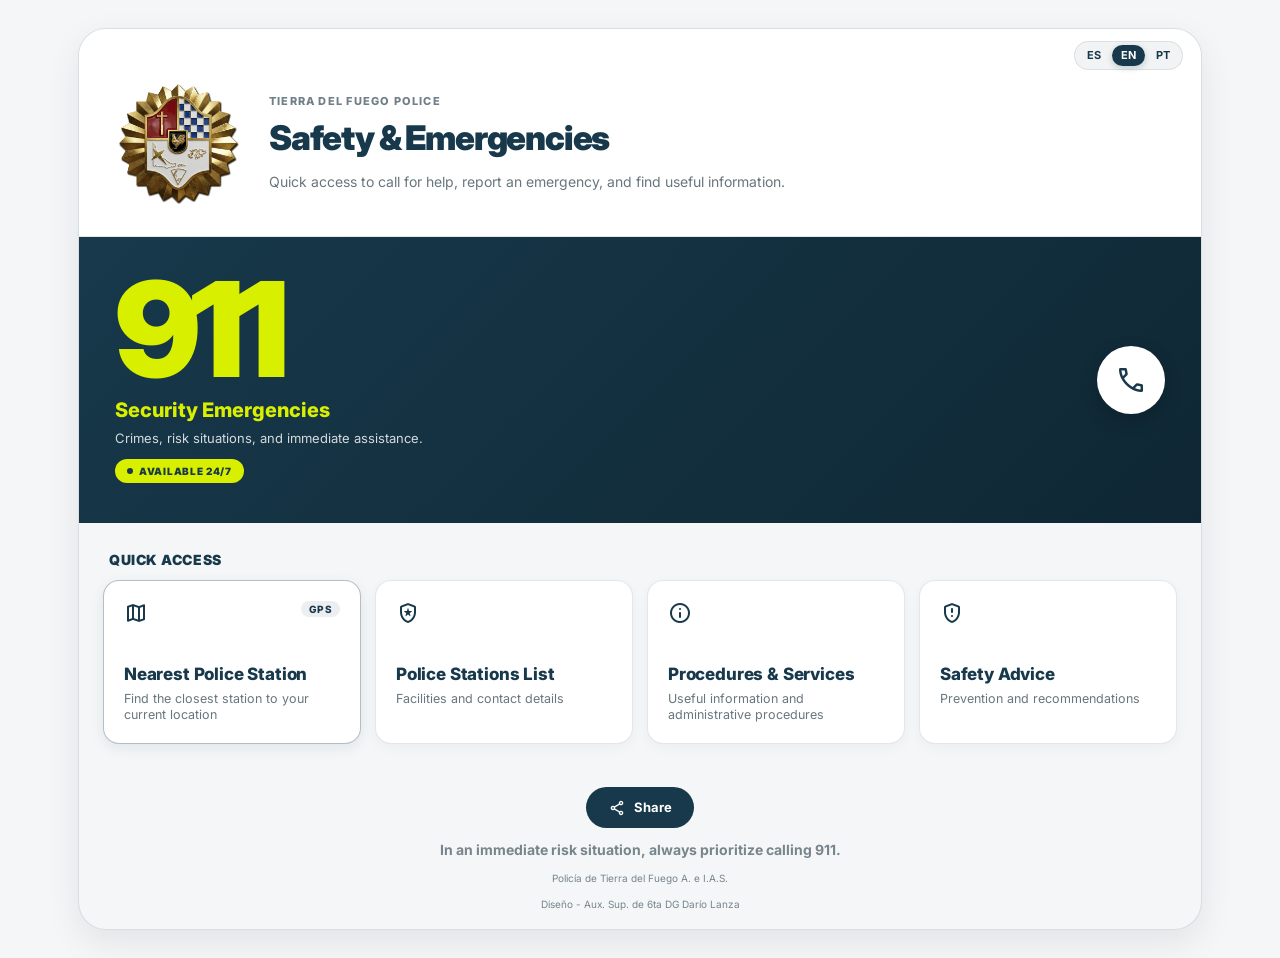
==== commit 38a91094: "feat: add internationalization support and emergency interface styling" ====
--- a/index.html
+++ b/index.html
@@ -139,8 +139,11 @@
         <div class="pdtf-tool-grid">
 
           <!-- Botón 1: Comisaría más cercana -->
-          <a class="pdtf-tool" href="mapa.html">
-            <span class="material-symbols-rounded pdtf-tool__icon" aria-hidden="true">map</span>
+          <a class="pdtf-tool pdtf-tool--featured" href="mapa.html">
+            <div class="pdtf-tool__header">
+              <span class="material-symbols-rounded pdtf-tool__icon" aria-hidden="true">map</span>
+              <span class="pdtf-tool__badge" data-i18n="badge_gps">GPS</span>
+            </div>
             <span>
               <span class="pdtf-tool__title" data-i18n="tool_nearest_title">Comisaría más cercana</span>
               <span class="pdtf-tool__desc" data-i18n="tool_nearest_desc">Encontrá la más cercana a tu ubicación actual</span>
--- a/css/styles.css
+++ b/css/styles.css
@@ -407,6 +407,36 @@
   height: 35px
 }
 
+.pdtf-tool--featured {
+  border-color: rgba(23, 57, 75, .32);
+  box-shadow: 0 4px 14px rgba(23, 57, 75, .08);
+}
+
+.pdtf-tool__header {
+  display: flex;
+  align-items: flex-start;
+  justify-content: space-between;
+  width: 100%;
+}
+
+.pdtf-tool__badge {
+  display: inline-flex;
+  align-items: center;
+  font-size: 10px;
+  font-weight: 800;
+  letter-spacing: .05em;
+  padding: 3px 8px;
+  border-radius: 999px;
+  background: rgba(23, 57, 75, .08);
+  color: var(--pdtf-blue);
+  line-height: 1;
+}
+
+.pdtf-tool--featured:hover .pdtf-tool__badge {
+  background: var(--pdtf-blue);
+  color: #fff;
+}
+
 .pdtf-tool__title {
   display: block;
   font-size: 13px;
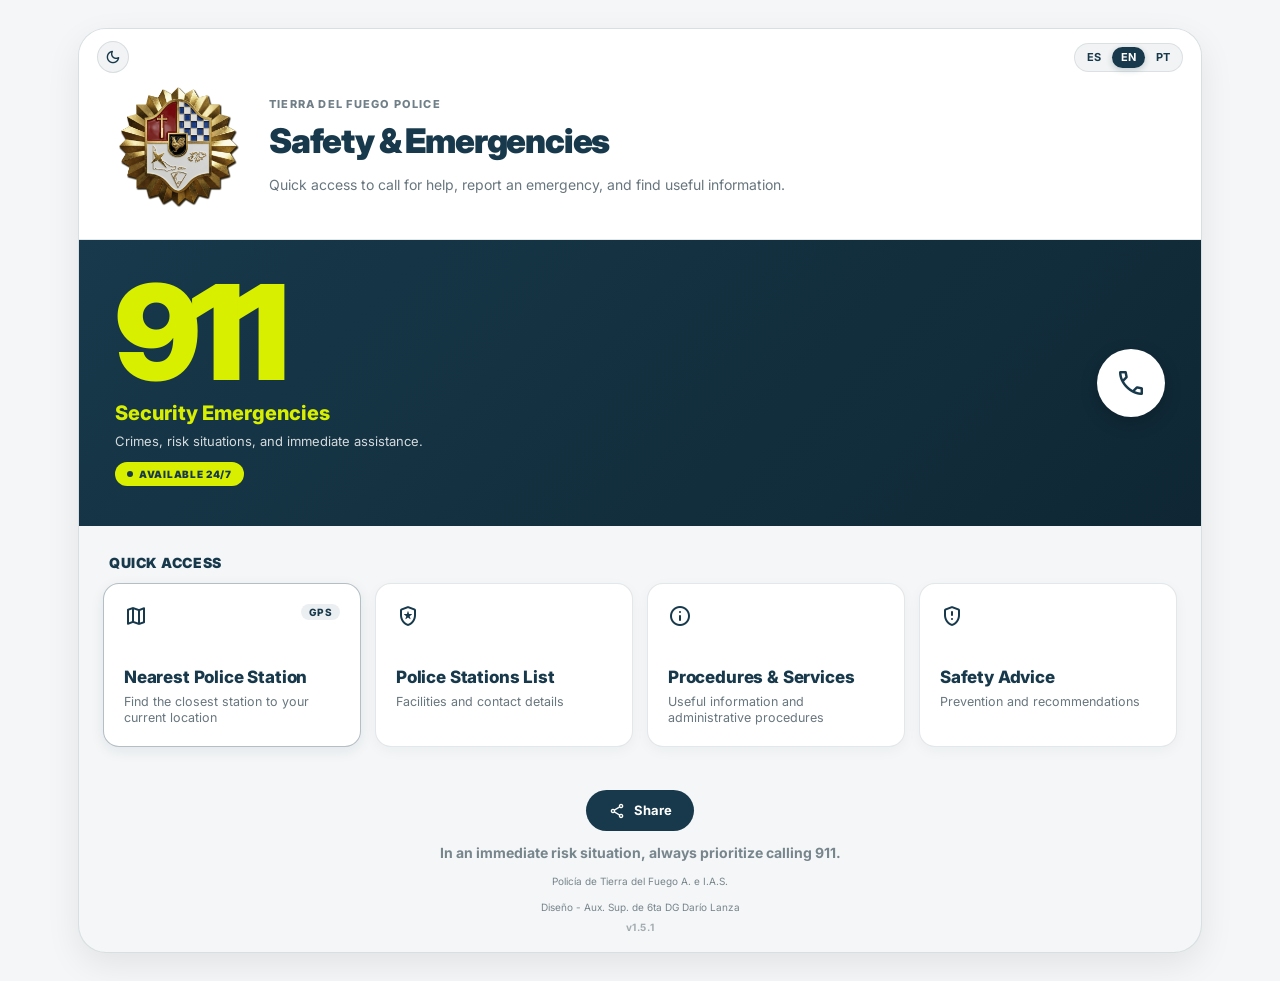
==== commit 11487b58: "feat: add emergency response web interface with styling, PWA support, and localization" ====
--- a/index.html
+++ b/index.html
@@ -83,8 +83,11 @@
   <section class="pdtf-safety" aria-label="Panel de seguridad y emergencias">
     <div class="pdtf-panel">
 
-      <!-- Selector de Idiomas -->
+      <!-- Barra superior: Modo Oscuro + Selector de Idiomas -->
       <div class="pdtf-topbar">
+        <button type="button" id="pdtf-theme-toggle" class="pdtf-theme-btn" aria-label="Alternar modo oscuro" title="Modo oscuro / claro">
+          <span class="material-symbols-rounded" aria-hidden="true">dark_mode</span>
+        </button>
         <div class="pdtf-lang-selector" role="group" aria-label="Seleccionar idioma / Select language">
           <button type="button" class="pdtf-lang-btn is-active" data-lang="es" aria-label="Español">ES</button>
           <button type="button" class="pdtf-lang-btn" data-lang="en" aria-label="English">EN</button>
@@ -189,6 +192,7 @@
         <p data-i18n="footer_home">En una situación de riesgo inmediato, priorizá siempre la llamada al 911.</p>
         <p>Policía de Tierra del Fuego A. e I.A.S.</p>
         <p>Diseño - Aux. Sup. de 6ta DG Darío Lanza</p>
+        <p class="pdtf-version" id="pdtf-app-version">v1.5.1</p>
       </footer>
     </div>
   </section>
--- a/css/styles.css
+++ b/css/styles.css
@@ -452,13 +452,35 @@
   line-height: 1.3
 }
 
-/* Selector de Idiomas i18n */
+/* Selector de Idiomas i18n y Toggle Dark Mode */
 .pdtf-topbar {
   display: flex;
-  justify-content: flex-end;
+  justify-content: space-between;
   align-items: center;
   padding: 12px 18px 0;
   background: #fff;
+}
+
+.pdtf-theme-btn {
+  display: inline-flex;
+  align-items: center;
+  justify-content: center;
+  width: 32px;
+  height: 32px;
+  border: 1px solid rgba(23, 57, 75, 0.12);
+  border-radius: 999px;
+  background: rgba(23, 57, 75, 0.06);
+  color: var(--pdtf-blue);
+  cursor: pointer;
+  transition: var(--pdtf-transition);
+}
+
+.pdtf-theme-btn:hover {
+  background: rgba(23, 57, 75, 0.12);
+}
+
+.pdtf-theme-btn .material-symbols-rounded {
+  font-size: 18px;
 }
 
 .pdtf-topbar + .pdtf-header {
@@ -518,6 +540,102 @@
 
 .pdtf-footer p {
   margin: 12px 0 0
+}
+
+.pdtf-version {
+  margin-top: 6px !important;
+  font-size: 10px;
+  font-weight: 700;
+  letter-spacing: 0.06em;
+  opacity: 0.65;
+}
+
+/* ==========================================================================
+   DARK MODE (Modo Oscuro)
+   ========================================================================== */
+[data-theme="dark"] {
+  --pdtf-bg: #0b161d;
+  --pdtf-card-bg: #12232e;
+  --pdtf-muted: #9eb0ba;
+  --pdtf-line: rgba(255, 255, 255, 0.1);
+  --pdtf-shadow: 0 12px 34px rgba(0, 0, 0, 0.45);
+  --pdtf-shadow-hover: 0 12px 28px rgba(0, 0, 0, 0.55);
+}
+
+[data-theme="dark"] body {
+  color: #e6eef2;
+}
+
+[data-theme="dark"] .pdtf-topbar,
+[data-theme="dark"] .pdtf-header {
+  background: #10202a;
+}
+
+[data-theme="dark"] .pdtf-title,
+[data-theme="dark"] .pdtf-section-title,
+[data-theme="dark"] .pdtf-tool {
+  color: #e6eef2;
+}
+
+[data-theme="dark"] .pdtf-kicker {
+  color: #8fa5b2;
+}
+
+[data-theme="dark"] .pdtf-tool,
+[data-theme="dark"] .pdtf-zone-card,
+[data-theme="dark"] .comisaria-card {
+  background: var(--pdtf-card-bg);
+}
+
+[data-theme="dark"] .pdtf-tool:hover,
+[data-theme="dark"] .pdtf-zone-card:hover,
+[data-theme="dark"] .comisaria-card:hover {
+  border-color: rgba(255, 255, 255, 0.25);
+}
+
+[data-theme="dark"] .pdtf-tool__badge {
+  background: rgba(255, 255, 255, 0.1);
+  color: #e6eef2;
+}
+
+[data-theme="dark"] .pdtf-tool--featured:hover .pdtf-tool__badge {
+  background: #e6eef2;
+  color: #0b161d;
+}
+
+[data-theme="dark"] .pdtf-lang-selector {
+  background: rgba(255, 255, 255, 0.08);
+  border-color: rgba(255, 255, 255, 0.14);
+}
+
+[data-theme="dark"] .pdtf-lang-btn,
+[data-theme="dark"] .pdtf-theme-btn {
+  color: #e6eef2;
+}
+
+[data-theme="dark"] .pdtf-theme-btn {
+  background: rgba(255, 255, 255, 0.08);
+  border-color: rgba(255, 255, 255, 0.14);
+}
+
+[data-theme="dark"] .pdtf-theme-btn:hover,
+[data-theme="dark"] .pdtf-lang-btn:hover {
+  background: rgba(255, 255, 255, 0.16);
+}
+
+[data-theme="dark"] .pdtf-lang-btn.is-active {
+  background: #f2c90d;
+  color: #0f2734;
+}
+
+[data-theme="dark"] .pdtf-share-btn {
+  background: #1d465c;
+}
+
+[data-theme="dark"] .pdtf-share-modal__box {
+  background: #12232e;
+  color: #e6eef2;
+  border: 1px solid rgba(255, 255, 255, 0.12);
 }
 
 .pdtf-footer p[data-i18n="footer_home"] {
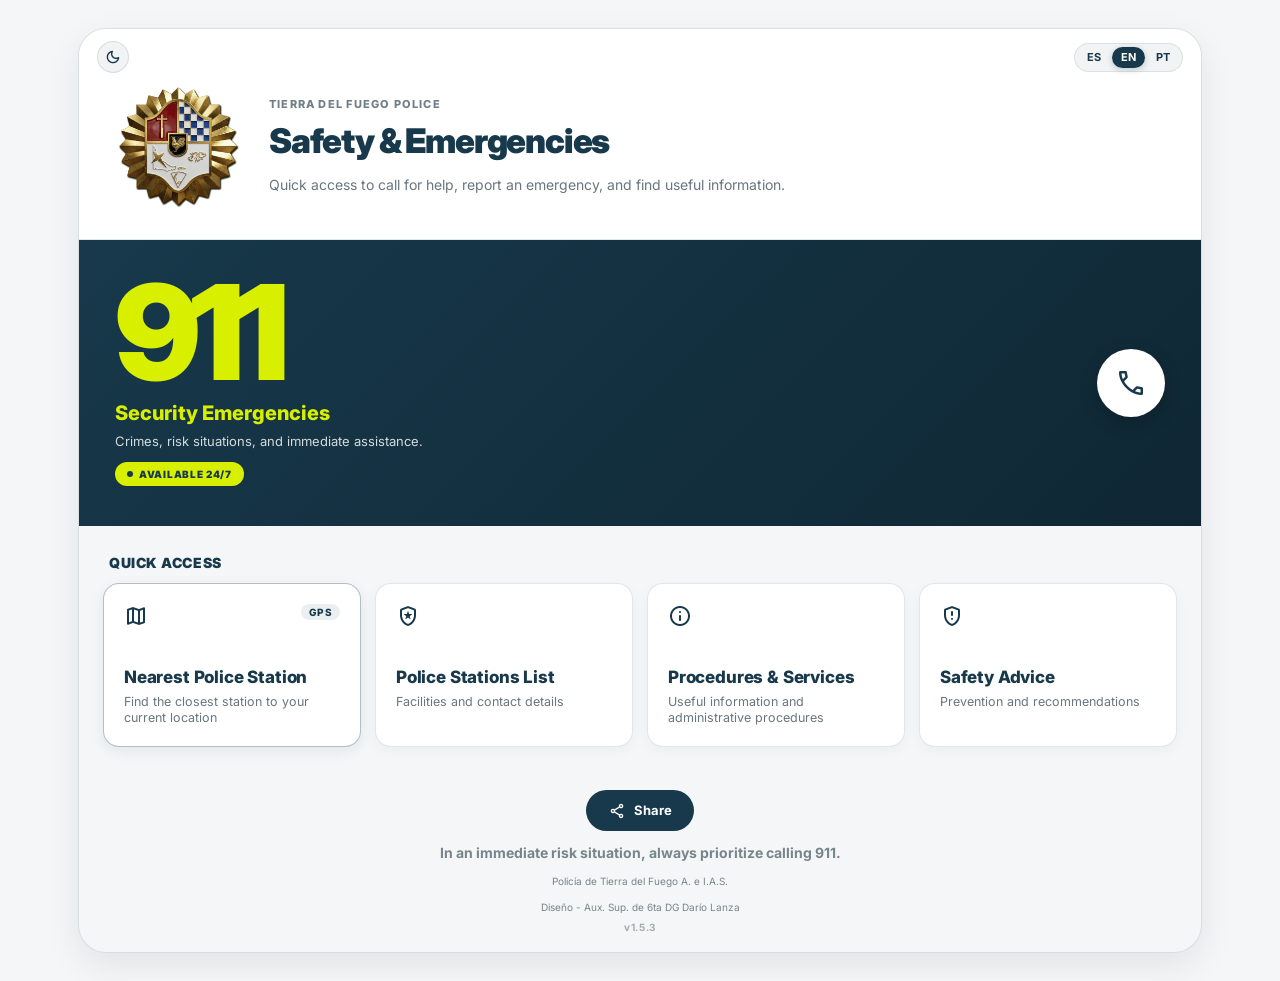
==== commit b5c0d2f9: "feat: add police stations pages and related styles and scripts" ====
--- a/index.html
+++ b/index.html
@@ -192,7 +192,7 @@
         <p data-i18n="footer_home">En una situación de riesgo inmediato, priorizá siempre la llamada al 911.</p>
         <p>Policía de Tierra del Fuego A. e I.A.S.</p>
         <p>Diseño - Aux. Sup. de 6ta DG Darío Lanza</p>
-        <p class="pdtf-version" id="pdtf-app-version">v1.5.1</p>
+        <p class="pdtf-version" id="pdtf-app-version">v1.5.3</p>
       </footer>
     </div>
   </section>
--- a/css/styles.css
+++ b/css/styles.css
@@ -638,6 +638,24 @@
   border: 1px solid rgba(255, 255, 255, 0.12);
 }
 
+[data-theme="dark"] .gps-status-card {
+  background: var(--pdtf-card-bg);
+  border-color: var(--pdtf-line);
+  color: #e6eef2;
+}
+
+[data-theme="dark"] .gps-btn {
+  background: rgba(255, 255, 255, 0.08);
+  border-color: rgba(255, 255, 255, 0.14);
+  color: #e6eef2;
+}
+
+[data-theme="dark"] .gps-btn--active {
+  background: #f2c90d;
+  border-color: #f2c90d;
+  color: #0f2734;
+}
+
 .pdtf-footer p[data-i18n="footer_home"] {
   font-size: 14px;
   font-weight: 700;
